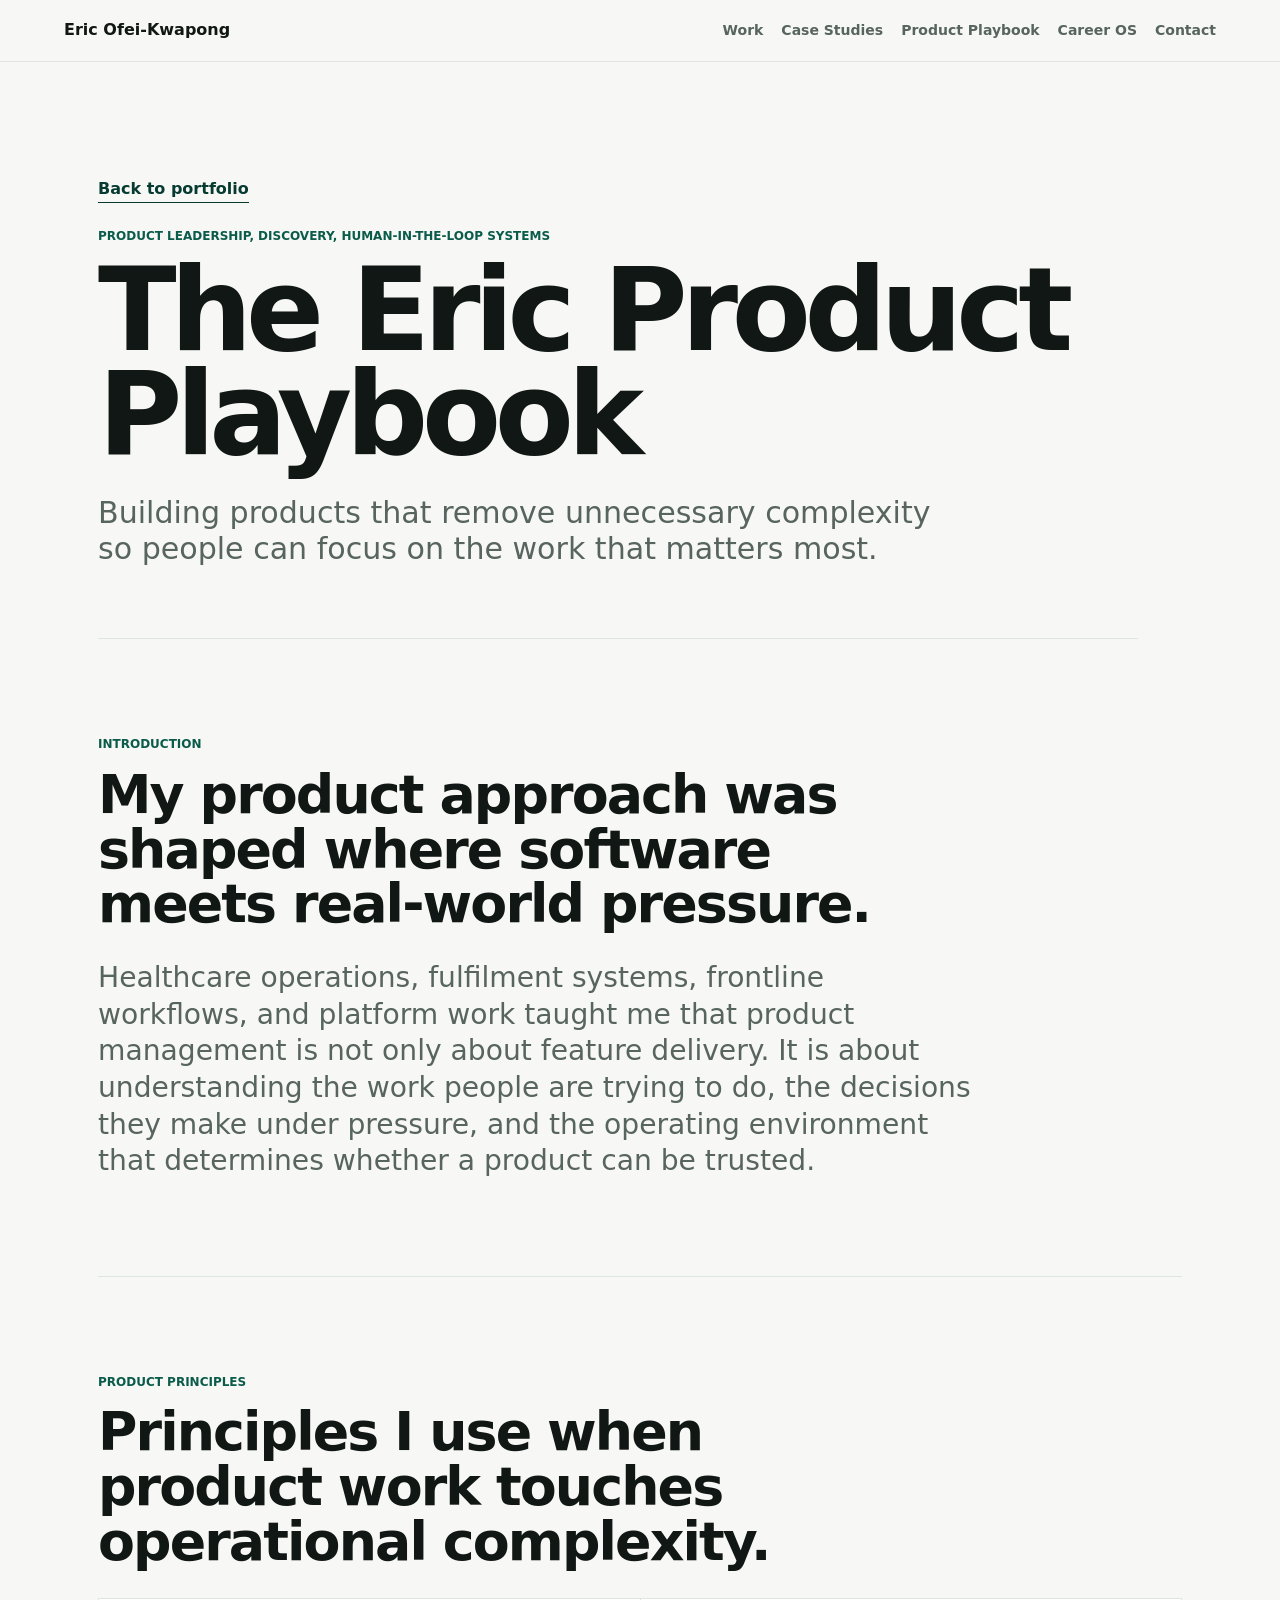
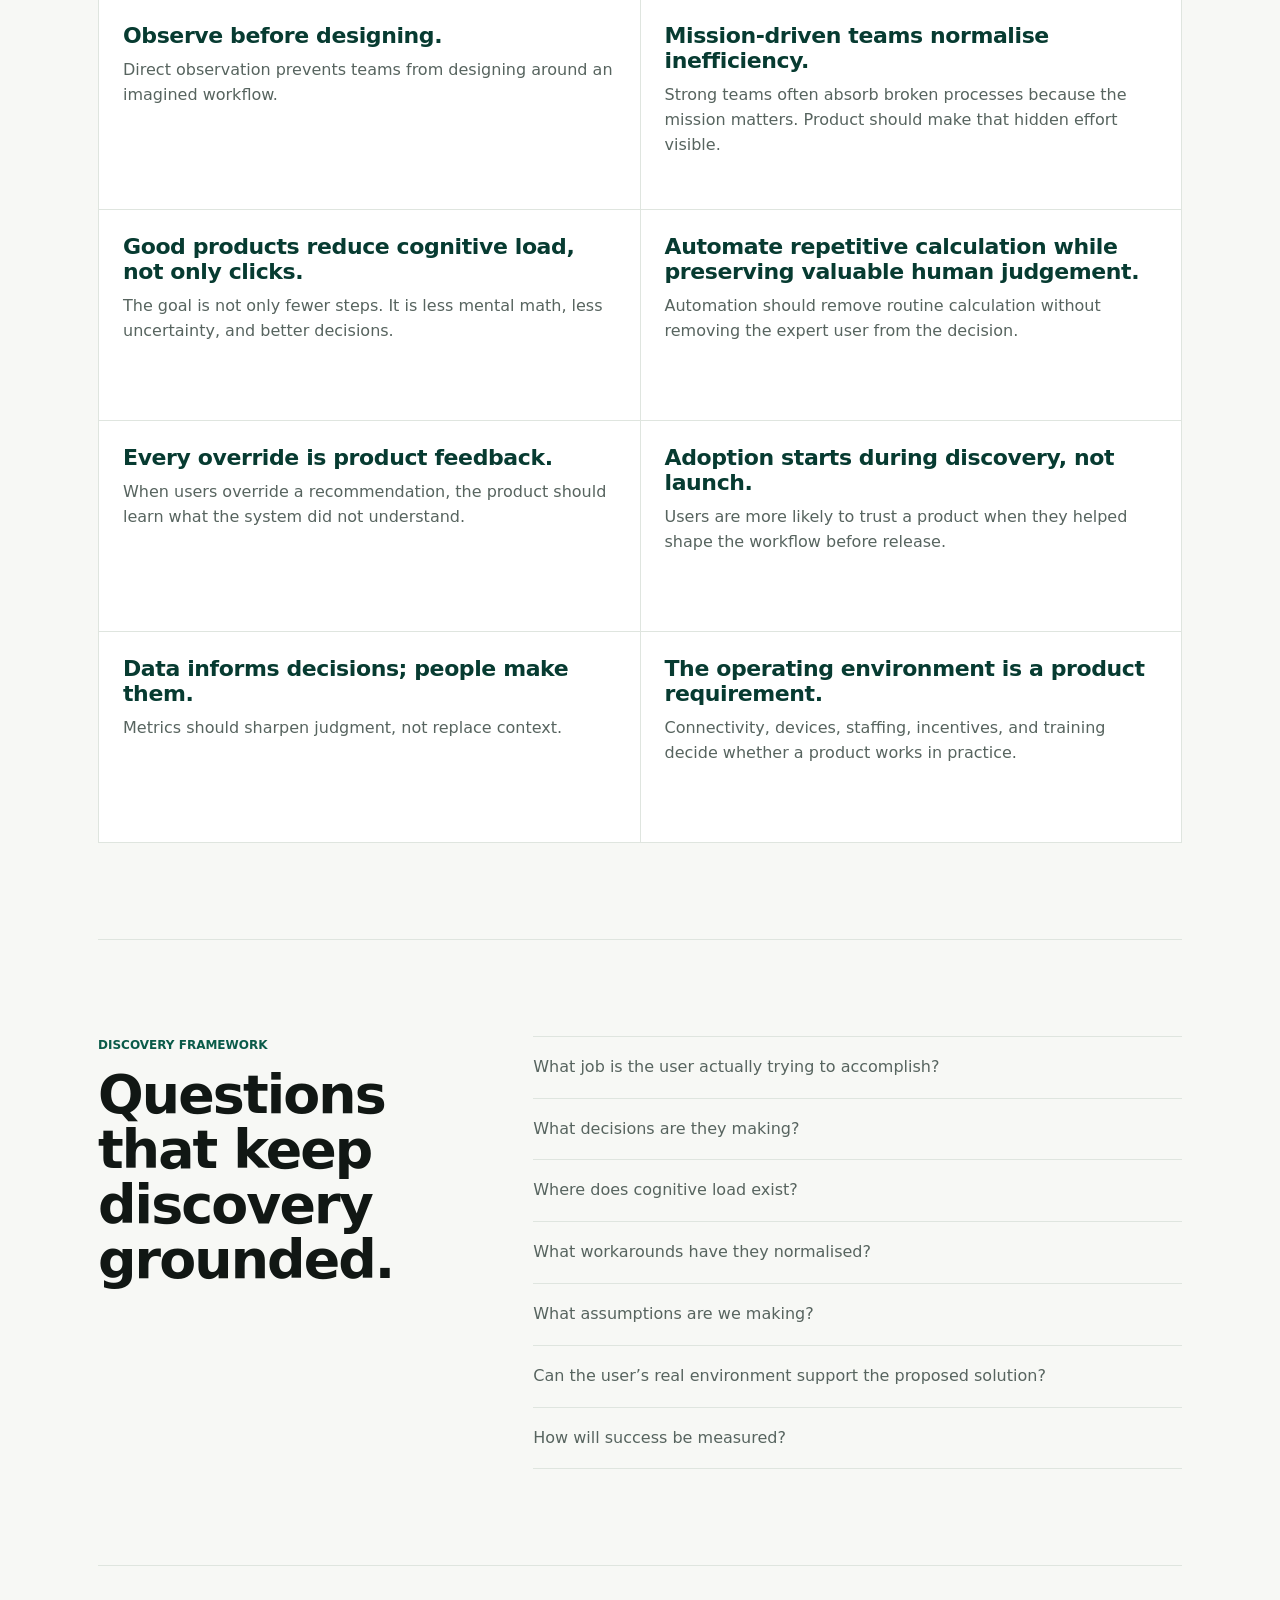
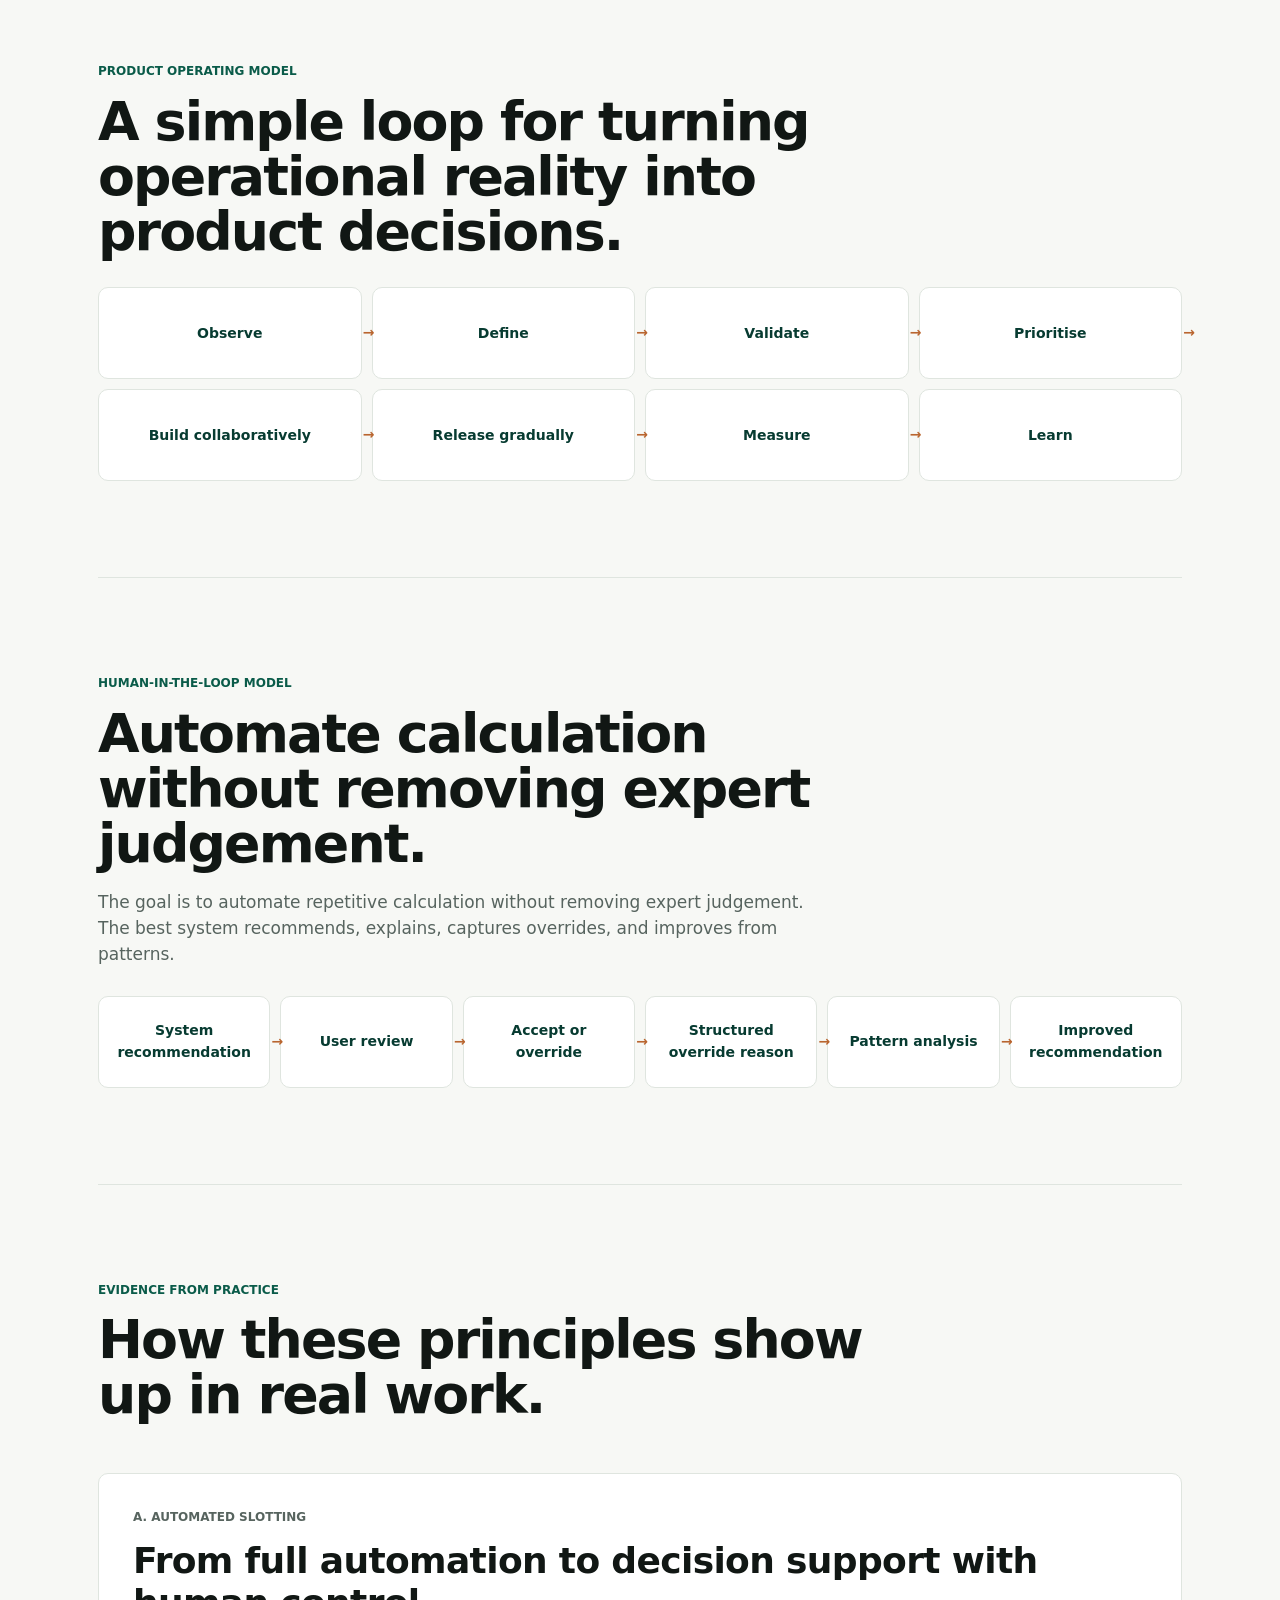
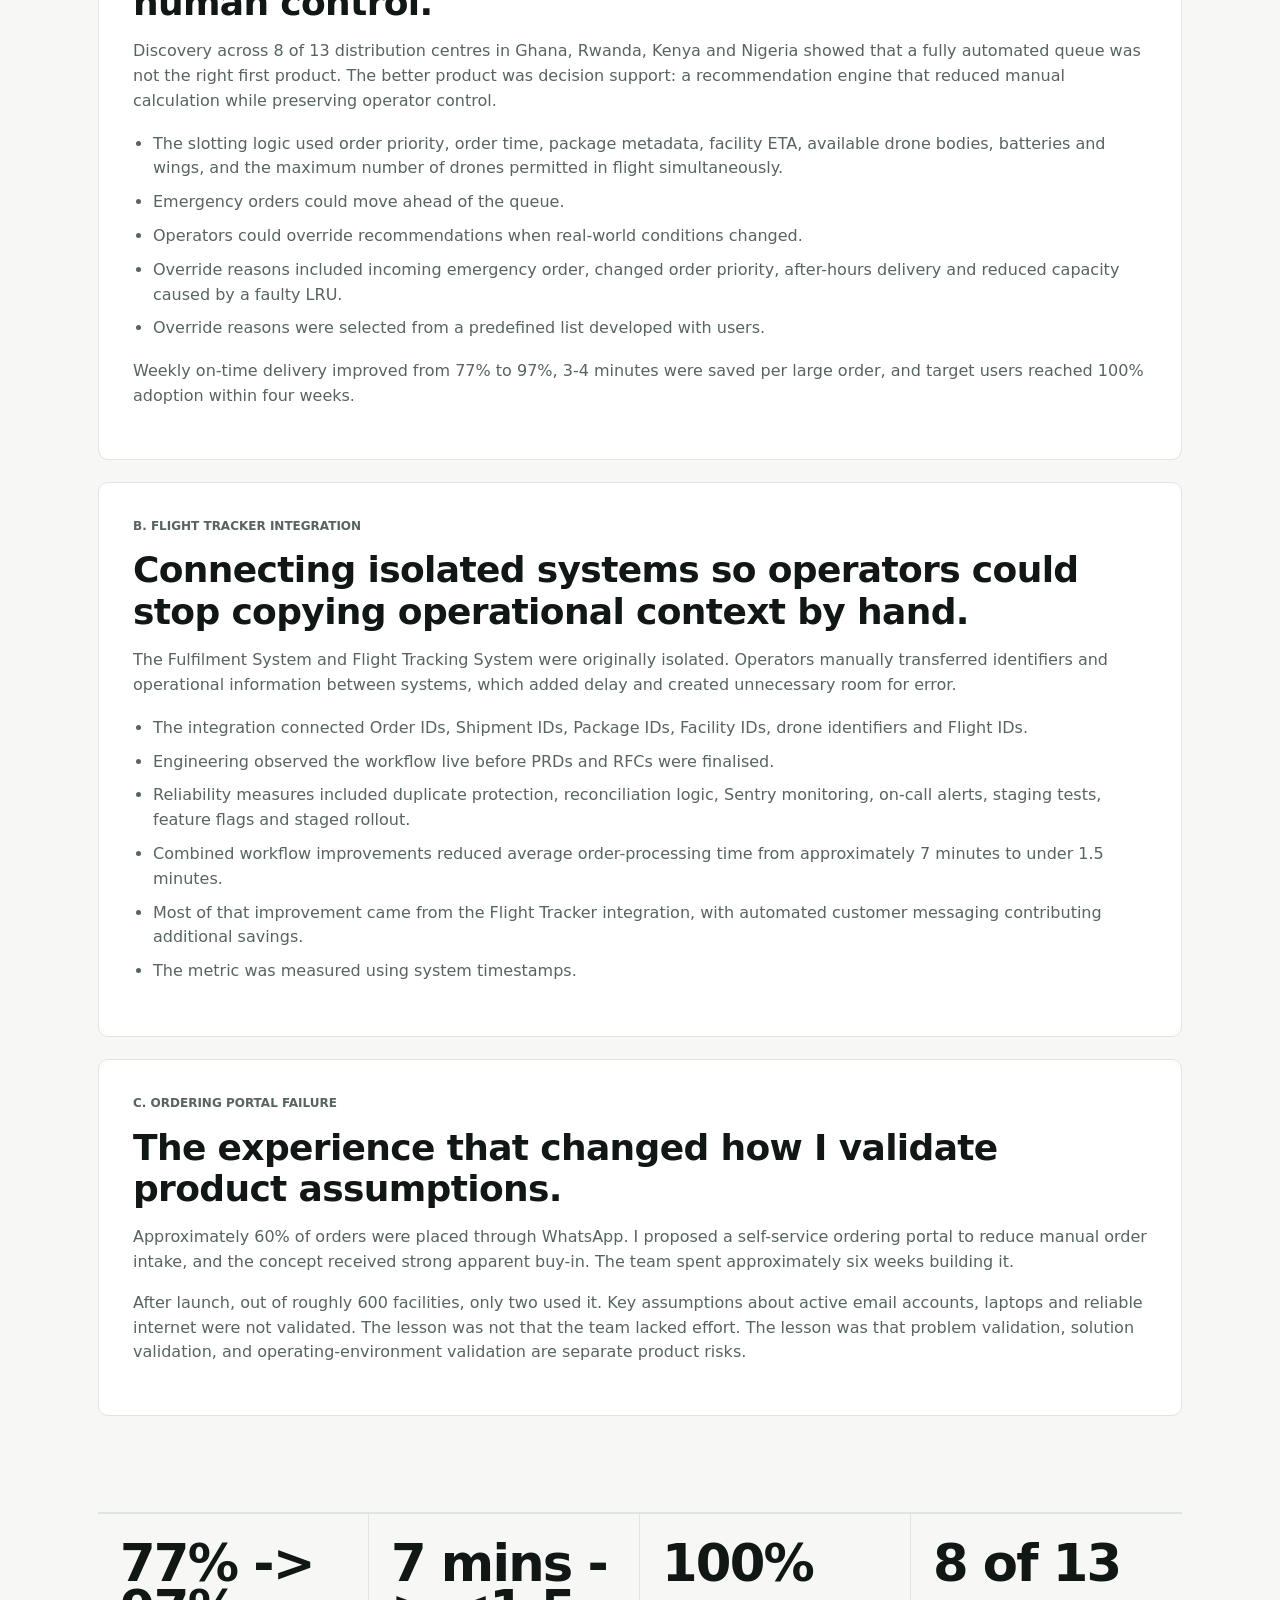
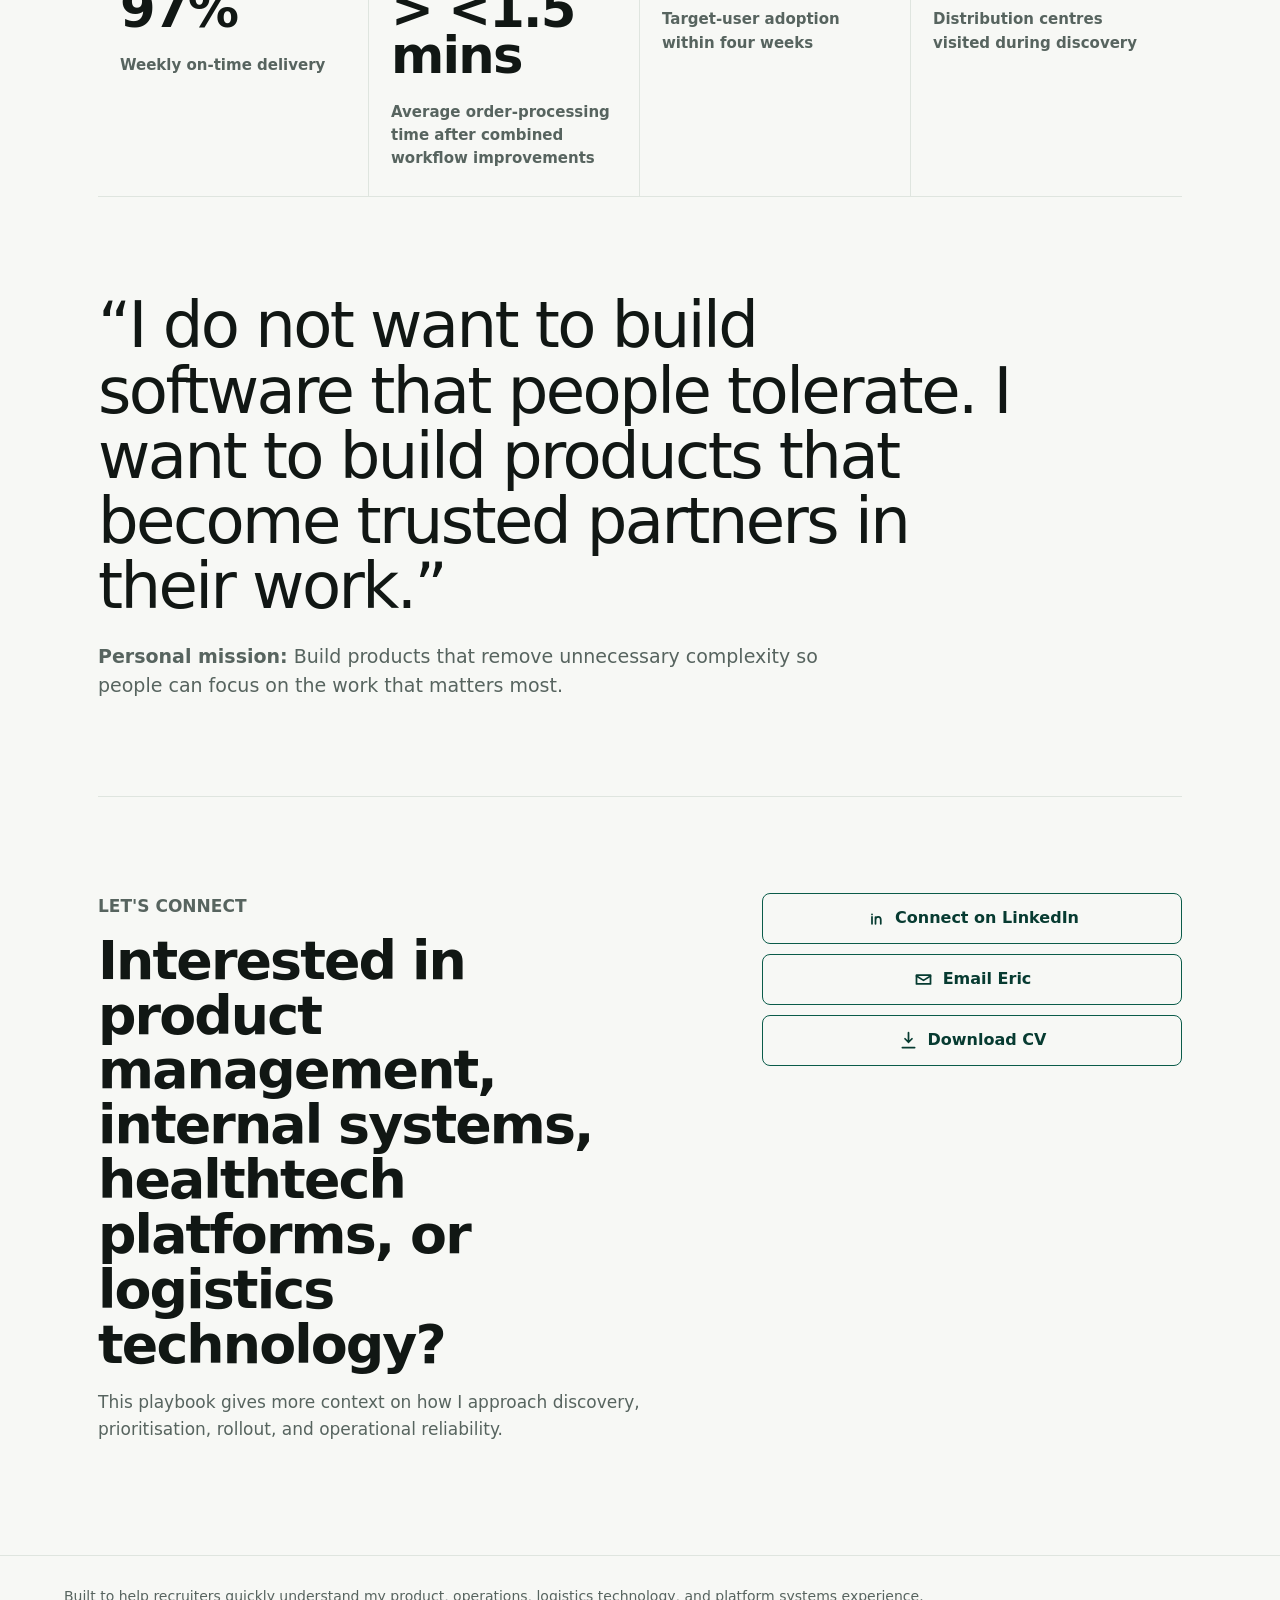
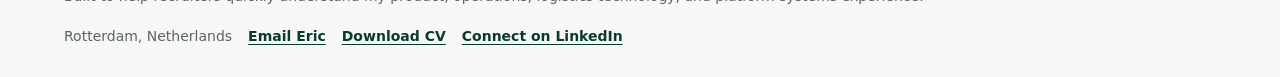
==== product_playbook.html @ 86bd7685 "add product playbook portfolio page" ====
<!doctype html>
<html lang="en">
<head>
  <meta charset="utf-8">
  <meta name="viewport" content="width=device-width, initial-scale=1">
  <title>The Eric Product Playbook | Eric Ofei-Kwapong</title>
  <meta name="description" content="The Eric Product Playbook: product principles, discovery framework, human-in-the-loop operating model, and evidence from healthcare logistics and platform workflow work.">
  <link rel="canonical" href="https://spiffyrtl.github.io/eric-ofei-kwapong-portfolio/product_playbook.html">
  <meta property="og:title" content="The Eric Product Playbook | Eric Ofei-Kwapong">
  <meta property="og:description" content="A product-leadership playbook for reducing operational complexity, improving workflows, and building trusted human-in-the-loop systems.">
  <meta property="og:type" content="article">
  <meta property="og:url" content="https://spiffyrtl.github.io/eric-ofei-kwapong-portfolio/product_playbook.html">
  <meta name="twitter:card" content="summary">
  <meta name="twitter:title" content="The Eric Product Playbook | Eric Ofei-Kwapong">
  <meta name="twitter:description" content="Building products that remove unnecessary complexity so people can focus on the work that matters most.">
  <link rel="stylesheet" href="assets/styles.css?v=20260726">
</head>
<body>
  <a class="skip-link" href="#main-content">Skip to main content</a>
  <header class="site-header">
    <a class="brand" href="index.html">Eric Ofei-Kwapong</a>
    <nav aria-label="Primary navigation">
      <a href="index.html#what-i-do">Work</a>
      <a href="index.html#case-studies">Case Studies</a>
      <a href="product_playbook.html" aria-current="page">Product Playbook</a>
      <a href="index.html#career-os">Career OS</a>
      <a href="index.html#contact">Contact</a>
    </nav>
  </header>

  <main id="main-content">
    <section class="playbook-hero">
      <a class="back-link" href="index.html">Back to portfolio</a>
      <p class="eyebrow">Product leadership, discovery, human-in-the-loop systems</p>
      <h1>The Eric Product Playbook</h1>
      <p class="subtitle">Building products that remove unnecessary complexity so people can focus on the work that matters most.</p>
    </section>

    <section class="section intro-section">
      <div class="section-heading reveal">
        <p class="eyebrow">Introduction</p>
        <h2>My product approach was shaped where software meets real-world pressure.</h2>
      </div>
      <p class="lead-copy reveal">Healthcare operations, fulfilment systems, frontline workflows, and platform work taught me that product management is not only about feature delivery. It is about understanding the work people are trying to do, the decisions they make under pressure, and the operating environment that determines whether a product can be trusted.</p>
    </section>

    <section class="section">
      <div class="section-heading reveal">
        <p class="eyebrow">Product Principles</p>
        <h2>Principles I use when product work touches operational complexity.</h2>
      </div>
      <div class="principle-card-grid">
        <article class="principle-card reveal"><h3>Observe before designing.</h3><p>Direct observation prevents teams from designing around an imagined workflow.</p></article>
        <article class="principle-card reveal"><h3>Mission-driven teams normalise inefficiency.</h3><p>Strong teams often absorb broken processes because the mission matters. Product should make that hidden effort visible.</p></article>
        <article class="principle-card reveal"><h3>Good products reduce cognitive load, not only clicks.</h3><p>The goal is not only fewer steps. It is less mental math, less uncertainty, and better decisions.</p></article>
        <article class="principle-card reveal"><h3>Automate repetitive calculation while preserving valuable human judgement.</h3><p>Automation should remove routine calculation without removing the expert user from the decision.</p></article>
        <article class="principle-card reveal"><h3>Every override is product feedback.</h3><p>When users override a recommendation, the product should learn what the system did not understand.</p></article>
        <article class="principle-card reveal"><h3>Adoption starts during discovery, not launch.</h3><p>Users are more likely to trust a product when they helped shape the workflow before release.</p></article>
        <article class="principle-card reveal"><h3>Data informs decisions; people make them.</h3><p>Metrics should sharpen judgment, not replace context.</p></article>
        <article class="principle-card reveal"><h3>The operating environment is a product requirement.</h3><p>Connectivity, devices, staffing, incentives, and training decide whether a product works in practice.</p></article>
      </div>
    </section>

    <section class="section split-section">
      <div class="section-heading reveal">
        <p class="eyebrow">Discovery Framework</p>
        <h2>Questions that keep discovery grounded.</h2>
      </div>
      <ul class="principle-list reveal">
        <li>What job is the user actually trying to accomplish?</li>
        <li>What decisions are they making?</li>
        <li>Where does cognitive load exist?</li>
        <li>What workarounds have they normalised?</li>
        <li>What assumptions are we making?</li>
        <li>Can the user’s real environment support the proposed solution?</li>
        <li>How will success be measured?</li>
      </ul>
    </section>

    <section class="section">
      <div class="section-heading reveal">
        <p class="eyebrow">Product Operating Model</p>
        <h2>A simple loop for turning operational reality into product decisions.</h2>
      </div>
      <ol class="flow-strip reveal" aria-label="Product operating model">
        <li>Observe</li>
        <li>Define</li>
        <li>Validate</li>
        <li>Prioritise</li>
        <li>Build collaboratively</li>
        <li>Release gradually</li>
        <li>Measure</li>
        <li>Learn</li>
      </ol>
    </section>

    <section class="section">
      <div class="section-heading reveal">
        <p class="eyebrow">Human-in-the-loop Model</p>
        <h2>Automate calculation without removing expert judgement.</h2>
        <p>The goal is to automate repetitive calculation without removing expert judgement. The best system recommends, explains, captures overrides, and improves from patterns.</p>
      </div>
      <ol class="loop-diagram reveal" aria-label="Human in the loop product model">
        <li>System recommendation</li>
        <li>User review</li>
        <li>Accept or override</li>
        <li>Structured override reason</li>
        <li>Pattern analysis</li>
        <li>Improved recommendation</li>
      </ol>
    </section>

    <section class="section evidence-section" id="evidence-from-practice">
      <div class="section-heading reveal">
        <p class="eyebrow">Evidence From Practice</p>
        <h2>How these principles show up in real work.</h2>
      </div>

      <article class="evidence-block reveal" id="automated-slotting">
        <p class="eyebrow">A. Automated Slotting</p>
        <h3>From full automation to decision support with human control.</h3>
        <p>Discovery across 8 of 13 distribution centres in Ghana, Rwanda, Kenya and Nigeria showed that a fully automated queue was not the right first product. The better product was decision support: a recommendation engine that reduced manual calculation while preserving operator control.</p>
        <ul>
          <li>The slotting logic used order priority, order time, package metadata, facility ETA, available drone bodies, batteries and wings, and the maximum number of drones permitted in flight simultaneously.</li>
          <li>Emergency orders could move ahead of the queue.</li>
          <li>Operators could override recommendations when real-world conditions changed.</li>
          <li>Override reasons included incoming emergency order, changed order priority, after-hours delivery and reduced capacity caused by a faulty LRU.</li>
          <li>Override reasons were selected from a predefined list developed with users.</li>
        </ul>
        <p>Weekly on-time delivery improved from 77% to 97%, 3-4 minutes were saved per large order, and target users reached 100% adoption within four weeks.</p>
      </article>

      <article class="evidence-block reveal" id="flight-tracker-integration">
        <p class="eyebrow">B. Flight Tracker Integration</p>
        <h3>Connecting isolated systems so operators could stop copying operational context by hand.</h3>
        <p>The Fulfilment System and Flight Tracking System were originally isolated. Operators manually transferred identifiers and operational information between systems, which added delay and created unnecessary room for error.</p>
        <ul>
          <li>The integration connected Order IDs, Shipment IDs, Package IDs, Facility IDs, drone identifiers and Flight IDs.</li>
          <li>Engineering observed the workflow live before PRDs and RFCs were finalised.</li>
          <li>Reliability measures included duplicate protection, reconciliation logic, Sentry monitoring, on-call alerts, staging tests, feature flags and staged rollout.</li>
          <li>Combined workflow improvements reduced average order-processing time from approximately 7 minutes to under 1.5 minutes.</li>
          <li>Most of that improvement came from the Flight Tracker integration, with automated customer messaging contributing additional savings.</li>
          <li>The metric was measured using system timestamps.</li>
        </ul>
      </article>

      <article class="evidence-block reveal" id="ordering-portal-failure">
        <p class="eyebrow">C. Ordering Portal Failure</p>
        <h3>The experience that changed how I validate product assumptions.</h3>
        <p>Approximately 60% of orders were placed through WhatsApp. I proposed a self-service ordering portal to reduce manual order intake, and the concept received strong apparent buy-in. The team spent approximately six weeks building it.</p>
        <p>After launch, out of roughly 600 facilities, only two used it. Key assumptions about active email accounts, laptops and reliable internet were not validated. The lesson was not that the team lacked effort. The lesson was that problem validation, solution validation, and operating-environment validation are separate product risks.</p>
      </article>
    </section>

    <section class="proof-strip playbook-metrics" aria-label="Product playbook impact metrics">
      <article class="metric-card reveal">
        <strong>77% -&gt; 97%</strong>
        <span>Weekly on-time delivery</span>
      </article>
      <article class="metric-card reveal">
        <strong>7 mins -&gt; &lt;1.5 mins</strong>
        <span>Average order-processing time after combined workflow improvements</span>
      </article>
      <article class="metric-card reveal">
        <strong>100%</strong>
        <span>Target-user adoption within four weeks</span>
      </article>
      <article class="metric-card reveal">
        <strong>8 of 13</strong>
        <span>Distribution centres visited during discovery</span>
      </article>
    </section>

    <section class="section closing-statement">
      <blockquote class="reveal">“I do not want to build software that people tolerate. I want to build products that become trusted partners in their work.”</blockquote>
      <p class="reveal"><strong>Personal mission:</strong> Build products that remove unnecessary complexity so people can focus on the work that matters most.</p>
    </section>

    <section class="section contact" id="contact">
      <div>
        <p class="eyebrow">Let's Connect</p>
        <h2>Interested in product management, internal systems, healthtech platforms, or logistics technology?</h2>
        <p>This playbook gives more context on how I approach discovery, prioritisation, rollout, and operational reliability.</p>
      </div>
      <div class="contact-card">
        <a class="contact-link" href="https://www.linkedin.com/in/eric-ofei-kwapong-834758124" target="_blank" rel="noopener noreferrer">
          <svg class="contact-svg" viewBox="0 0 24 24" aria-hidden="true"><path d="M8 10v8M8 7.2v.1M12 18v-4.4c0-2.2 1.3-3.6 3.2-3.6 1.8 0 2.8 1.2 2.8 3.5V18M12 10.4V18"/></svg>
          <span>Connect on LinkedIn</span>
        </a>
        <a class="contact-link" href="mailto:eokwaku@icloud.com">
          <svg class="contact-svg" viewBox="0 0 24 24" aria-hidden="true"><path d="M4 7h16v10H4z"/><path d="m4 8 8 5 8-5"/></svg>
          <span>Email Eric</span>
        </a>
        <a class="contact-link" href="assets/Eric_Ofei_Kwapong_CV_Master.pdf">
          <svg class="contact-svg" viewBox="0 0 24 24" aria-hidden="true"><path d="M12 3v11m0 0 4-4m-4 4-4-4M5 20h14"/></svg>
          <span>Download CV</span>
        </a>
      </div>
    </section>
  </main>

  <footer class="site-footer">
    <p>Built to help recruiters quickly understand my product, operations, logistics technology, and platform systems experience.</p>
    <p class="footer-links">
      <span>Rotterdam, Netherlands</span>
      <a class="footer-action" href="mailto:eokwaku@icloud.com">Email Eric</a>
      <a class="footer-action" href="assets/Eric_Ofei_Kwapong_CV_Master.pdf">Download CV</a>
      <a class="footer-action" href="https://www.linkedin.com/in/eric-ofei-kwapong-834758124" target="_blank" rel="noopener noreferrer">Connect on LinkedIn</a>
    </p>
  </footer>

  <script>
    const observer = new IntersectionObserver((entries) => {
      entries.forEach((entry) => {
        if (entry.isIntersecting) {
          entry.target.classList.add('is-visible');
          observer.unobserve(entry.target);
        }
      });
    }, { threshold: 0.14 });
    document.querySelectorAll('.reveal').forEach((el) => observer.observe(el));
  </script>
</body>
</html>
---- assets/styles.css ----
:root {
  --ink: #111714;
  --muted: #57645f;
  --paper: #f7f8f5;
  --panel: #ffffff;
  --line: #dfe5df;
  --green: #0a5b49;
  --green-dark: #073b31;
  --warm: #b9652f;
  --soft-green: #e7f0ec;
  --shadow: 0 18px 44px rgba(17, 23, 20, 0.08);
}

* { box-sizing: border-box; }
html { scroll-behavior: smooth; }
body {
  margin: 0;
  font-family: Inter, ui-sans-serif, system-ui, -apple-system, BlinkMacSystemFont, "Segoe UI", sans-serif;
  color: var(--ink);
  background: var(--paper);
  line-height: 1.55;
}
a { color: inherit; text-underline-offset: 3px; }
.skip-link {
  position: absolute;
  top: 10px;
  left: 16px;
  z-index: 100;
  padding: 10px 14px;
  border-radius: 6px;
  background: var(--ink);
  color: #fff;
  font-weight: 800;
  text-decoration: none;
  transform: translateY(-150%);
  transition: transform 160ms ease;
}
.skip-link:focus { transform: translateY(0); }
:focus-visible {
  outline: 3px solid rgba(185, 101, 47, 0.72);
  outline-offset: 4px;
  border-radius: 6px;
}
.site-header {
  position: sticky;
  top: 0;
  z-index: 20;
  display: flex;
  align-items: center;
  justify-content: space-between;
  gap: 24px;
  padding: 18px clamp(20px, 5vw, 72px);
  background: rgba(247, 248, 245, 0.92);
  border-bottom: 1px solid rgba(223, 229, 223, 0.9);
  backdrop-filter: blur(14px);
}
.brand {
  color: var(--ink);
  font-weight: 850;
  text-decoration: none;
}
nav {
  display: flex;
  flex-wrap: wrap;
  gap: 18px;
  color: var(--muted);
  font-size: 14px;
  font-weight: 760;
}
nav a,
.text-link {
  position: relative;
  text-decoration: none;
}
nav a::after,
.text-link::after {
  content: "";
  position: absolute;
  left: 0;
  right: 0;
  bottom: -4px;
  height: 1px;
  background: currentColor;
  transform: scaleX(0);
  transform-origin: left;
  transition: transform 180ms ease;
}
nav a:hover,
nav a:focus-visible,
.text-link:hover,
.text-link:focus-visible { color: var(--green); }
nav a:hover::after,
nav a:focus-visible::after,
.text-link:hover::after,
.text-link:focus-visible::after { transform: scaleX(1); }
main {
  max-width: 1180px;
  margin: 0 auto;
  padding: 0 clamp(18px, 4vw, 48px);
}
.hero {
  padding: clamp(78px, 12vw, 150px) 0 clamp(44px, 7vw, 76px);
  border-bottom: 1px solid var(--line);
}
.hero-kicker,
.eyebrow {
  margin: 0 0 14px;
  color: var(--green);
  font-size: 12px;
  font-weight: 850;
  letter-spacing: 0;
  text-transform: uppercase;
}
.hero-grid {
  display: grid;
  grid-template-columns: minmax(0, 1fr) minmax(300px, 390px);
  gap: clamp(30px, 6vw, 76px);
  align-items: end;
}
.hero h1,
.case-hero h1 {
  margin: 0;
  max-width: 900px;
  font-size: clamp(58px, 11vw, 128px);
  line-height: 0.88;
  letter-spacing: -0.055em;
}
.subtitle {
  max-width: 850px;
  margin: 28px 0 0;
  color: var(--muted);
  font-size: clamp(21px, 2.35vw, 31px);
  line-height: 1.22;
}
.hero-panel {
  padding: 24px;
  border: 1px solid var(--line);
  border-radius: 10px;
  background: var(--panel);
  box-shadow: var(--shadow);
}
.open-to {
  margin: 0;
  color: var(--green-dark);
  font-size: 16px;
  font-weight: 760;
}
.hero-actions {
  display: grid;
  gap: 10px;
  margin-top: 22px;
}
.button,
.contact-link {
  display: inline-flex;
  align-items: center;
  justify-content: center;
  gap: 9px;
  min-height: 48px;
  padding: 12px 18px;
  border-radius: 8px;
  border: 1px solid var(--green);
  background: var(--green);
  color: #fff;
  font-weight: 800;
  text-decoration: none;
  transition: transform 160ms ease, background 160ms ease, border-color 160ms ease, box-shadow 160ms ease;
}
.button.secondary,
.contact-link {
  background: transparent;
  color: var(--green-dark);
}
.button:hover,
.button:focus-visible,
.contact-link:hover,
.contact-link:focus-visible {
  transform: translateY(-1px);
  border-color: var(--green-dark);
  background: var(--green-dark);
  color: #fff;
  box-shadow: 0 12px 28px rgba(17, 23, 20, 0.10);
}
.icon,
.contact-svg {
  width: 21px;
  height: 21px;
  flex: 0 0 auto;
  fill: none;
  stroke: currentColor;
  stroke-width: 2;
  stroke-linecap: round;
  stroke-linejoin: round;
}
.proof-strip {
  display: grid;
  grid-template-columns: repeat(4, minmax(0, 1fr));
  border-bottom: 1px solid var(--line);
}
.metric-card {
  min-height: 190px;
  padding: 26px 22px;
  border-right: 1px solid var(--line);
  background: transparent;
}
.metric-card:last-child { border-right: 0; }
.metric-card strong {
  display: block;
  margin-bottom: 22px;
  color: var(--ink);
  font-size: clamp(34px, 4vw, 54px);
  line-height: 0.9;
  letter-spacing: -0.035em;
}
.metric-card span {
  display: block;
  max-width: 250px;
  color: var(--muted);
  font-size: 15px;
  font-weight: 680;
}
.section {
  padding: clamp(58px, 8vw, 96px) 0;
  border-bottom: 1px solid var(--line);
}
.section-heading {
  max-width: 820px;
  margin-bottom: 28px;
}
.section-heading h2,
.quote-lead h2,
.career-os-strip h2,
.contact h2 {
  margin: 0;
  font-size: clamp(30px, 4.2vw, 54px);
  line-height: 1.02;
  letter-spacing: -0.035em;
}
.section-heading p:not(.eyebrow),
.contact p,
.career-os-strip p {
  max-width: 720px;
  color: var(--muted);
  font-size: 17px;
}
.value-grid {
  display: grid;
  grid-template-columns: repeat(3, minmax(0, 1fr));
  gap: 1px;
  border: 1px solid var(--line);
  background: var(--line);
}
.value-item {
  min-height: 250px;
  padding: 26px;
  background: var(--panel);
}
.value-item span,
.case-index {
  color: var(--warm);
  font-size: 13px;
  font-weight: 900;
}
h3 {
  margin: 16px 0 10px;
  font-size: 22px;
  line-height: 1.15;
  letter-spacing: -0.018em;
}
.value-item p,
.case-row p,
.case-facts dd,
.tool-grid p,
.case-aside p {
  color: var(--muted);
}
.capability-row {
  display: flex;
  flex-wrap: wrap;
  gap: 8px;
  margin-top: 22px;
}
.capability-row span,
.tag-row span {
  display: inline-flex;
  align-items: center;
  min-height: 28px;
  padding: 5px 9px;
  border: 1px solid var(--line);
  border-radius: 999px;
  background: rgba(255,255,255,0.72);
  color: var(--green-dark);
  font-size: 12px;
  font-weight: 820;
}
.compact-heading { max-width: 760px; }
.case-list {
  display: grid;
  border-top: 1px solid var(--line);
}
.case-row {
  display: grid;
  grid-template-columns: 52px minmax(220px, 0.78fr) minmax(300px, 1fr) auto;
  gap: 24px;
  align-items: start;
  padding: 28px 0;
  border-bottom: 1px solid var(--line);
  color: inherit;
  text-decoration: none;
  transition: transform 160ms ease, background 160ms ease, padding 160ms ease;
}
.case-row:hover,
.case-row:focus-visible {
  transform: translateY(-1px);
  background: rgba(255,255,255,0.46);
}
.case-row h3 { margin-top: 10px; }
.case-facts {
  display: grid;
  gap: 12px;
  margin: 0;
}
.case-facts div {
  display: grid;
  gap: 2px;
}
.case-facts dt {
  color: var(--green-dark);
  font-size: 11px;
  font-weight: 900;
  text-transform: uppercase;
}
.case-facts dd {
  margin: 0;
  font-size: 14px;
  line-height: 1.42;
}
.case-action {
  white-space: nowrap;
  color: var(--green);
  font-weight: 900;
}
.case-action::after {
  content: " →";
  transition: margin 160ms ease;
}
.case-row:hover .case-action::after { margin-left: 4px; }
.tag-row {
  display: flex;
  flex-wrap: wrap;
  gap: 6px;
}
.split-section {
  display: grid;
  grid-template-columns: minmax(260px, 0.56fr) minmax(0, 1fr);
  gap: clamp(28px, 6vw, 72px);
  align-items: start;
}
.principle-list {
  margin: 0;
  padding: 0;
  list-style: none;
  border-top: 1px solid var(--line);
}
.principle-list li {
  padding: 18px 0;
  border-bottom: 1px solid var(--line);
  color: var(--muted);
}
.principle-list strong {
  color: var(--ink);
}
.quote-band {
  display: grid;
  grid-template-columns: minmax(240px, 0.44fr) minmax(0, 1fr);
  gap: clamp(28px, 6vw, 72px);
  padding: clamp(58px, 8vw, 96px) 0;
  border-bottom: 1px solid var(--line);
}
.quote-grid {
  display: grid;
  gap: 18px;
}
.quote-card {
  margin: 0;
  padding: 0 0 18px;
  border-bottom: 1px solid var(--line);
}
.quote-card blockquote {
  margin: 0;
  color: var(--ink);
  font-size: clamp(20px, 2.2vw, 28px);
  line-height: 1.22;
  letter-spacing: -0.018em;
}
.quote-card figcaption {
  margin-top: 12px;
  color: var(--green-dark);
  font-size: 12px;
  font-weight: 900;
  text-transform: uppercase;
}
.career-os-strip {
  display: grid;
  grid-template-columns: minmax(220px, 0.35fr) minmax(0, 1fr) auto;
  gap: 28px;
  align-items: center;
}
.contact {
  display: grid;
  grid-template-columns: minmax(0, 1fr) minmax(300px, 420px);
  gap: clamp(28px, 6vw, 72px);
  align-items: start;
  border-bottom: 0;
}
.contact-card {
  display: grid;
  gap: 10px;
}
.site-footer {
  display: flex;
  flex-wrap: wrap;
  justify-content: space-between;
  gap: 18px;
  padding: 30px clamp(20px, 5vw, 72px);
  border-top: 1px solid var(--line);
  color: var(--muted);
  font-size: 14px;
}
.site-footer p { margin: 0; }
.footer-links {
  display: flex;
  flex-wrap: wrap;
  gap: 10px 16px;
}
.footer-action {
  color: var(--green-dark);
  font-weight: 760;
}
.case-hero {
  max-width: 980px;
  padding: 56px 0 36px;
}
.case-hero p {
  color: var(--muted);
  font-size: 20px;
}
.back-link {
  display: inline-block;
  margin-bottom: 24px;
  color: var(--green-dark);
  font-weight: 760;
  text-decoration: none;
  border-bottom: 1px solid currentColor;
}
.case-layout {
  display: grid;
  grid-template-columns: minmax(0, 1fr) 320px;
  gap: 34px;
  align-items: start;
  padding-bottom: 64px;
}
.case-body,
.case-aside {
  padding: clamp(22px, 4vw, 34px);
  border: 1px solid var(--line);
  border-radius: 10px;
  background: var(--panel);
}
.case-body h2,
.case-aside h2 {
  margin: 28px 0 10px;
  font-size: 24px;
  letter-spacing: -0.018em;
}
.case-body h2:first-child,
.case-aside h2:first-child { margin-top: 0; }
.case-body ul,
.case-aside ul {
  margin: 0;
  padding-left: 20px;
}
.case-body li,
.case-aside li { margin-bottom: 10px; }
.case-contact {
  max-width: 1180px;
  margin: 0 auto 28px;
  padding: 24px clamp(18px, 4vw, 48px);
  display: flex;
  flex-wrap: wrap;
  gap: 12px;
  align-items: center;
  border-top: 1px solid var(--line);
}
.case-contact p {
  flex: 1 1 320px;
  margin: 0;
  color: var(--green-dark);
  font-weight: 820;
}
.playbook-hero {
  max-width: 1040px;
  padding: clamp(58px, 9vw, 118px) 0 clamp(42px, 6vw, 70px);
  border-bottom: 1px solid var(--line);
}
.playbook-hero h1 {
  margin: 0;
  max-width: 980px;
  font-size: clamp(54px, 9vw, 116px);
  line-height: 0.9;
  letter-spacing: -0.055em;
}
.lead-copy {
  max-width: 880px;
  margin: 0;
  color: var(--muted);
  font-size: clamp(21px, 2.2vw, 30px);
  line-height: 1.3;
}
.playbook-preview {
  display: grid;
  grid-template-columns: minmax(260px, 0.48fr) minmax(0, 1fr);
  gap: clamp(28px, 5vw, 58px);
  align-items: start;
}
.preview-principles,
.principle-card-grid {
  display: grid;
  grid-template-columns: repeat(2, minmax(0, 1fr));
  gap: 1px;
  border: 1px solid var(--line);
  background: var(--line);
}
.principle-card {
  min-height: 210px;
  padding: 24px;
  background: var(--panel);
}
.principle-card h3 {
  margin-top: 0;
  color: var(--green-dark);
}
.principle-card p {
  margin: 0;
  color: var(--muted);
}
.playbook-button {
  align-self: end;
  justify-self: start;
}
.flow-strip,
.loop-diagram {
  display: grid;
  gap: 10px;
  margin: 0;
  padding: 0;
  list-style: none;
}
.flow-strip {
  grid-template-columns: repeat(4, minmax(0, 1fr));
}
.loop-diagram {
  grid-template-columns: repeat(6, minmax(0, 1fr));
}
.flow-strip li,
.loop-diagram li {
  position: relative;
  min-height: 92px;
  display: flex;
  align-items: center;
  justify-content: center;
  padding: 16px;
  border: 1px solid var(--line);
  border-radius: 10px;
  background: var(--panel);
  color: var(--green-dark);
  font-size: 14px;
  font-weight: 850;
  text-align: center;
}
.flow-strip li:not(:last-child)::after,
.loop-diagram li:not(:last-child)::after {
  content: "→";
  position: absolute;
  right: -14px;
  top: 50%;
  z-index: 2;
  transform: translateY(-50%);
  color: var(--warm);
  font-weight: 900;
}
.evidence-section {
  display: grid;
  gap: 22px;
}
.evidence-block {
  padding: clamp(24px, 4vw, 34px);
  border: 1px solid var(--line);
  border-radius: 10px;
  background: var(--panel);
}
.evidence-block h3 {
  margin-top: 0;
  font-size: clamp(25px, 3vw, 36px);
}
.evidence-block p,
.evidence-block li {
  color: var(--muted);
}
.evidence-block ul {
  margin: 18px 0;
  padding-left: 20px;
}
.evidence-block li {
  margin-bottom: 9px;
}
.playbook-metrics {
  border-top: 1px solid var(--line);
}
.closing-statement {
  display: grid;
  gap: 22px;
}
.closing-statement blockquote {
  max-width: 920px;
  margin: 0;
  color: var(--ink);
  font-size: clamp(30px, 5vw, 64px);
  line-height: 1.02;
  letter-spacing: -0.04em;
}
.closing-statement p {
  max-width: 760px;
  margin: 0;
  color: var(--muted);
  font-size: 19px;
}
.reveal {
  opacity: 0;
  transform: translateY(16px);
  transition: opacity 560ms cubic-bezier(.2,.7,.2,1), transform 560ms cubic-bezier(.2,.7,.2,1);
}
.metric-card:nth-child(2),
.value-item:nth-child(2),
.case-row:nth-child(2),
.quote-card:nth-child(2) { transition-delay: 60ms; }
.metric-card:nth-child(3),
.value-item:nth-child(3),
.case-row:nth-child(3),
.quote-card:nth-child(3) { transition-delay: 110ms; }
.metric-card:nth-child(4),
.case-row:nth-child(4) { transition-delay: 160ms; }
.reveal.is-visible {
  opacity: 1;
  transform: translateY(0);
}

@media (max-width: 920px) {
  .site-header {
    position: static;
    align-items: flex-start;
    flex-direction: column;
  }
  nav { gap: 8px 12px; font-size: 13px; }
  .hero { padding-top: 56px; }
  .hero-grid,
  .proof-strip,
  .value-grid,
  .playbook-preview,
  .preview-principles,
  .principle-card-grid,
  .flow-strip,
  .loop-diagram,
  .split-section,
  .quote-band,
  .career-os-strip,
  .contact,
  .case-layout {
    grid-template-columns: 1fr;
  }
  .hero h1,
  .case-hero h1 { font-size: clamp(46px, 15vw, 74px); }
  .subtitle { font-size: 20px; }
  .proof-strip { border-top: 1px solid var(--line); }
  .metric-card {
    min-height: 0;
    border-right: 0;
    border-bottom: 1px solid var(--line);
  }
  .case-row {
    grid-template-columns: 1fr;
    gap: 12px;
  }
  .flow-strip li:not(:last-child)::after,
  .loop-diagram li:not(:last-child)::after {
    right: auto;
    top: auto;
    bottom: -19px;
    left: 50%;
    transform: translateX(-50%) rotate(90deg);
  }
  .case-action { white-space: normal; }
  .button,
  .contact-link { width: 100%; }
  .case-contact { align-items: stretch; }
}

@media (prefers-reduced-motion: reduce) {
  html { scroll-behavior: auto; }
  *,
  *::before,
  *::after {
    animation: none !important;
    transition: none !important;
  }
  .reveal {
    opacity: 1;
    transform: none;
  }
}
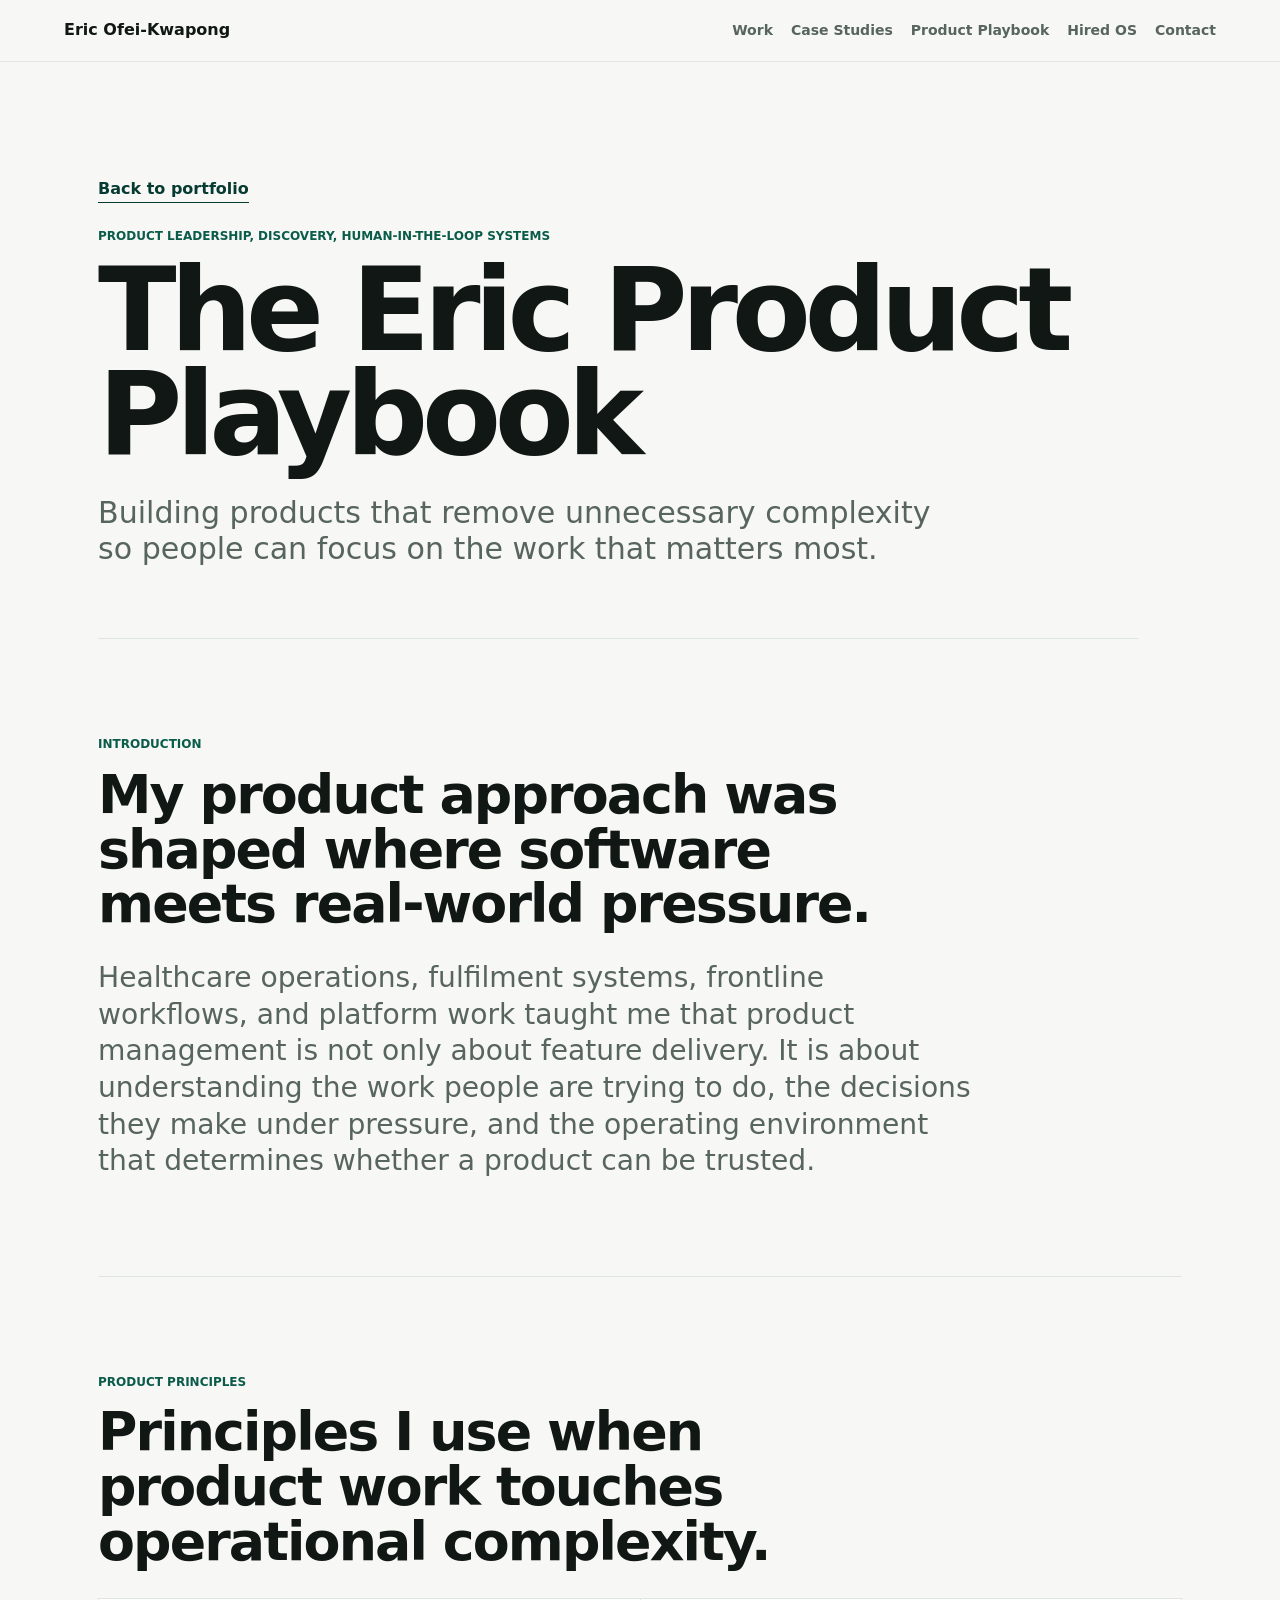
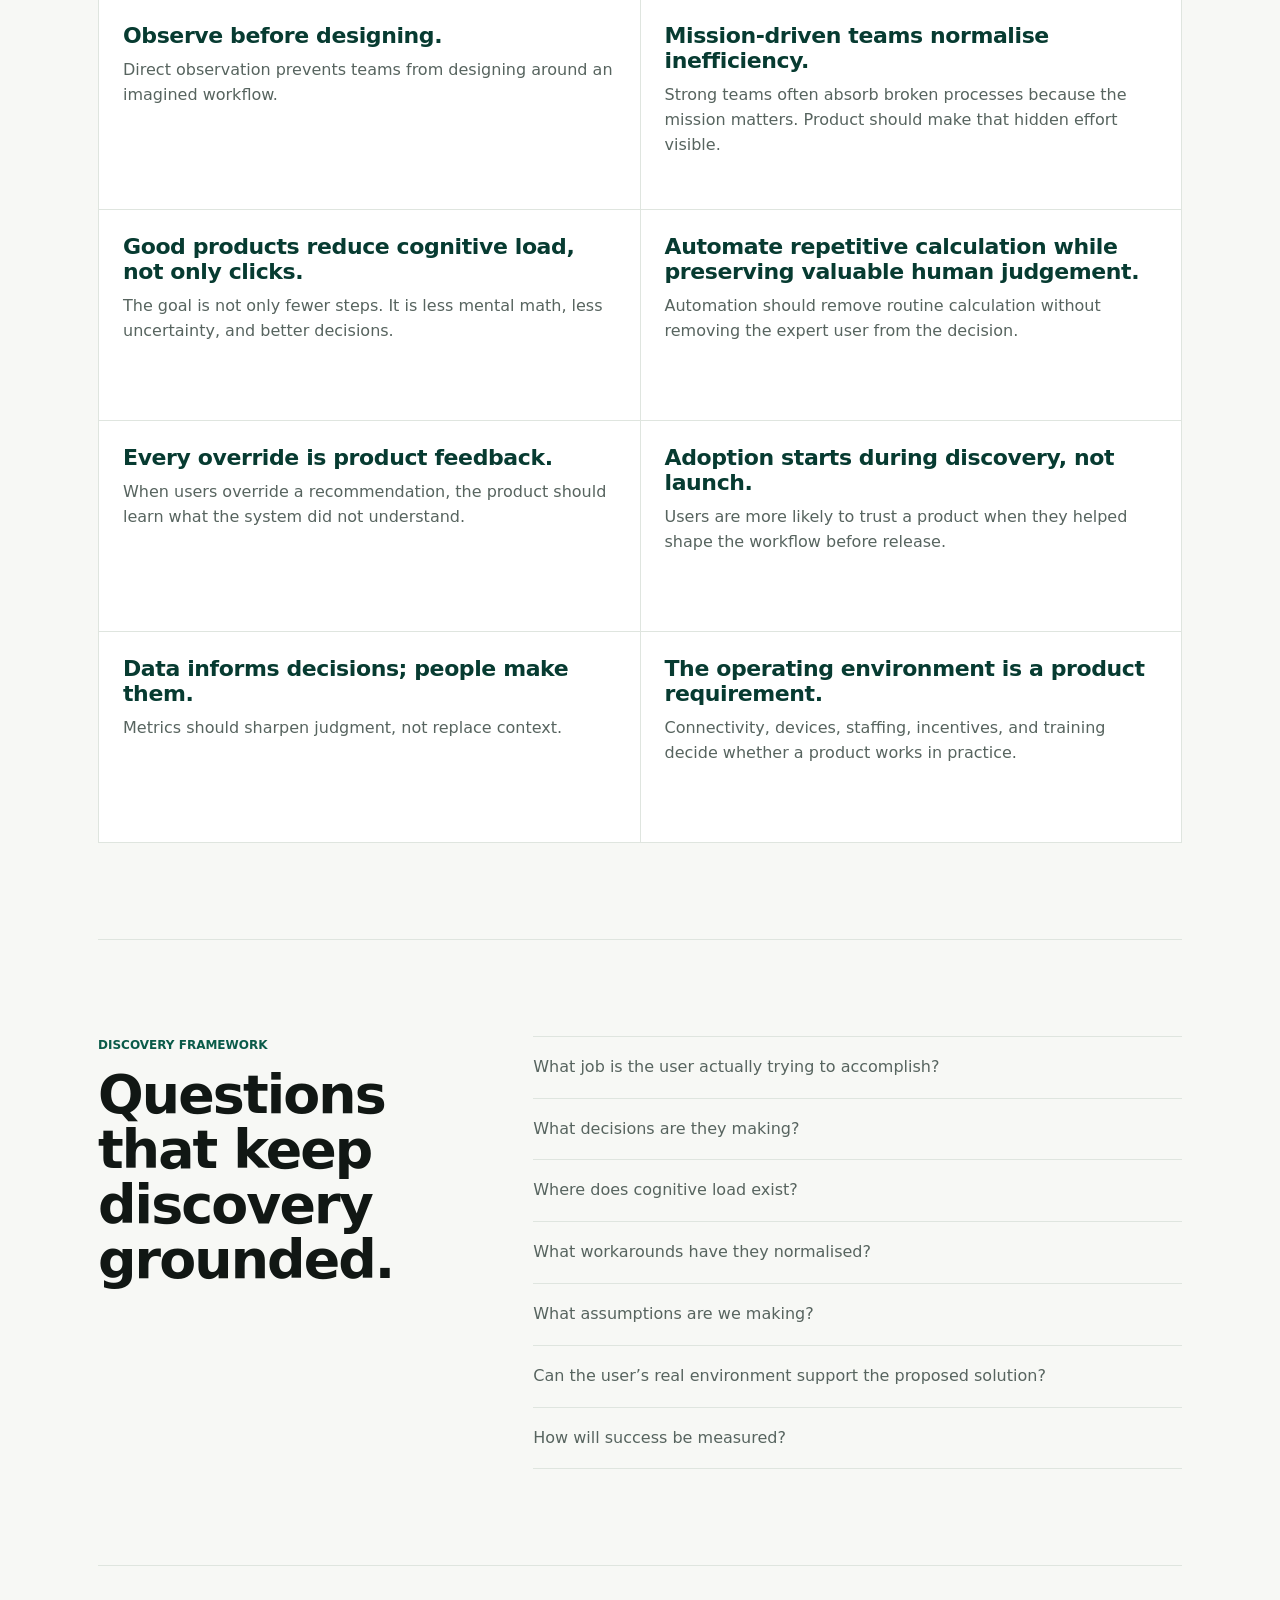
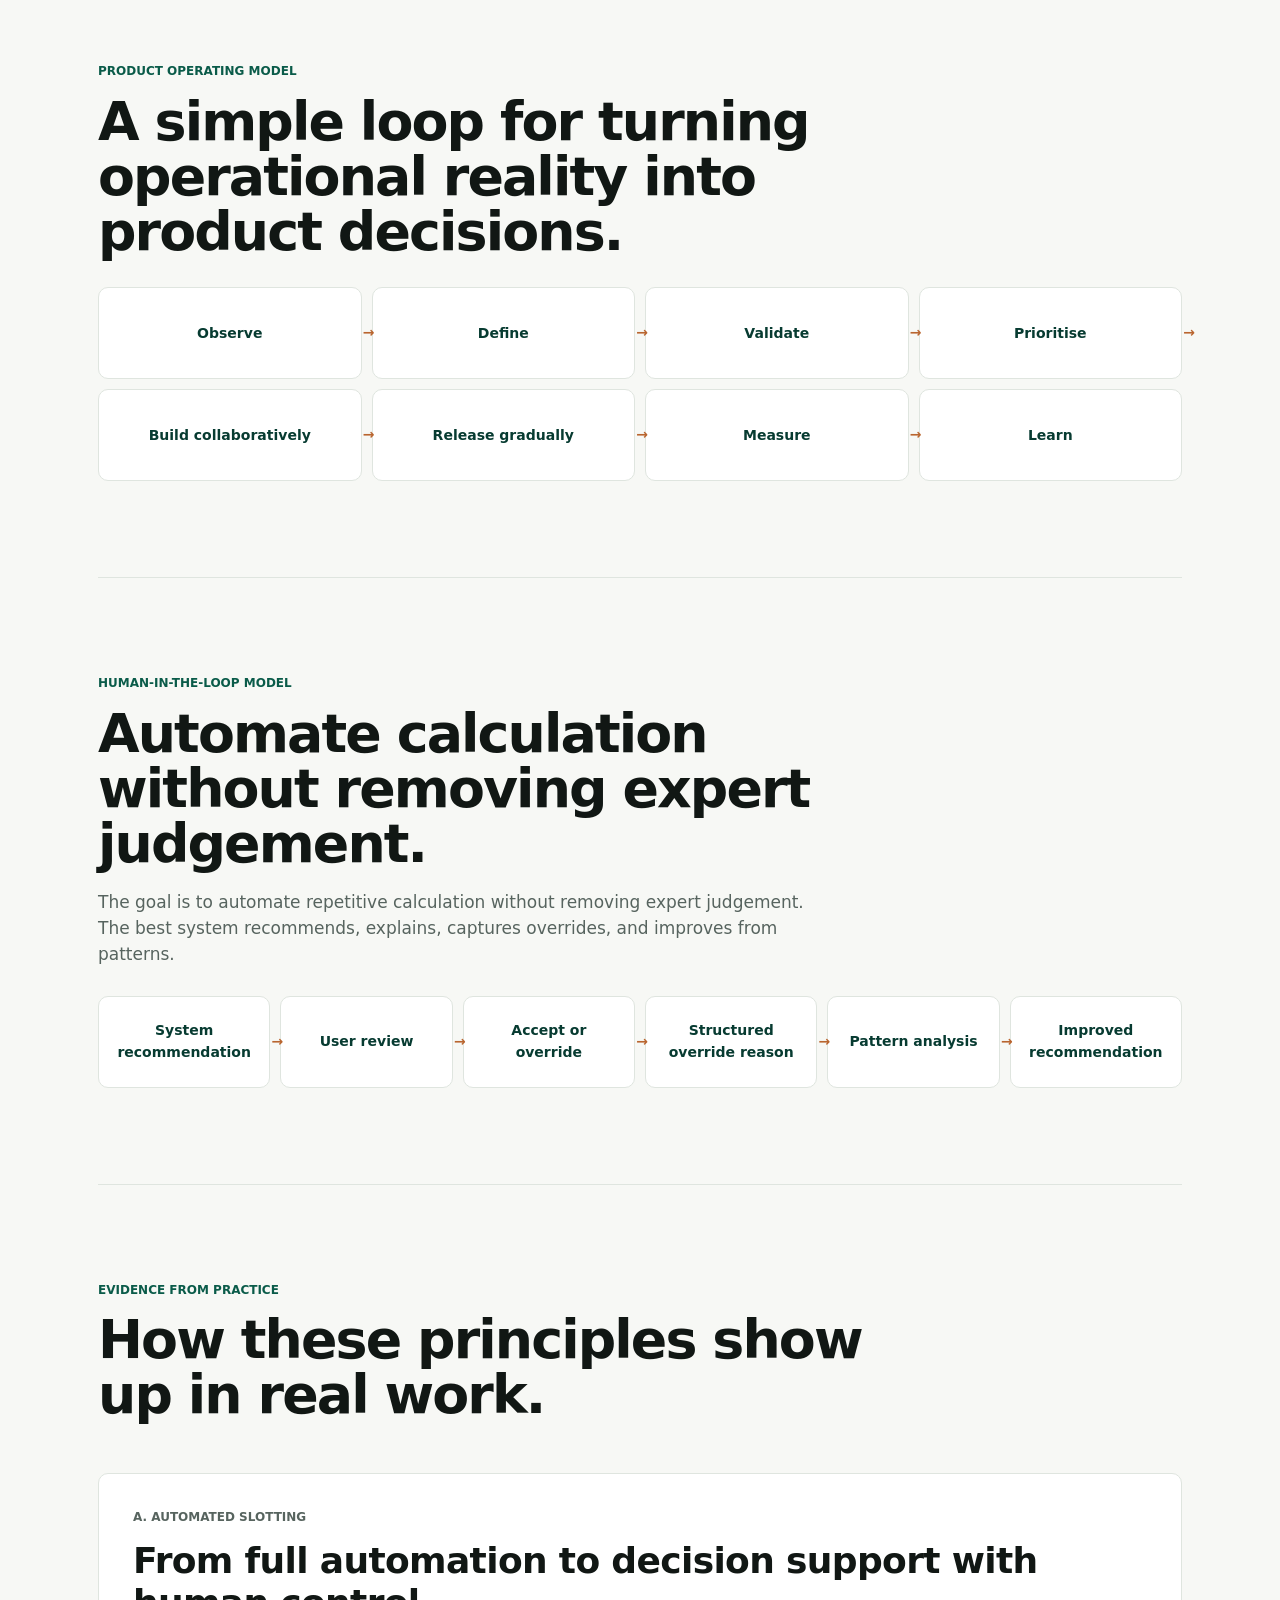
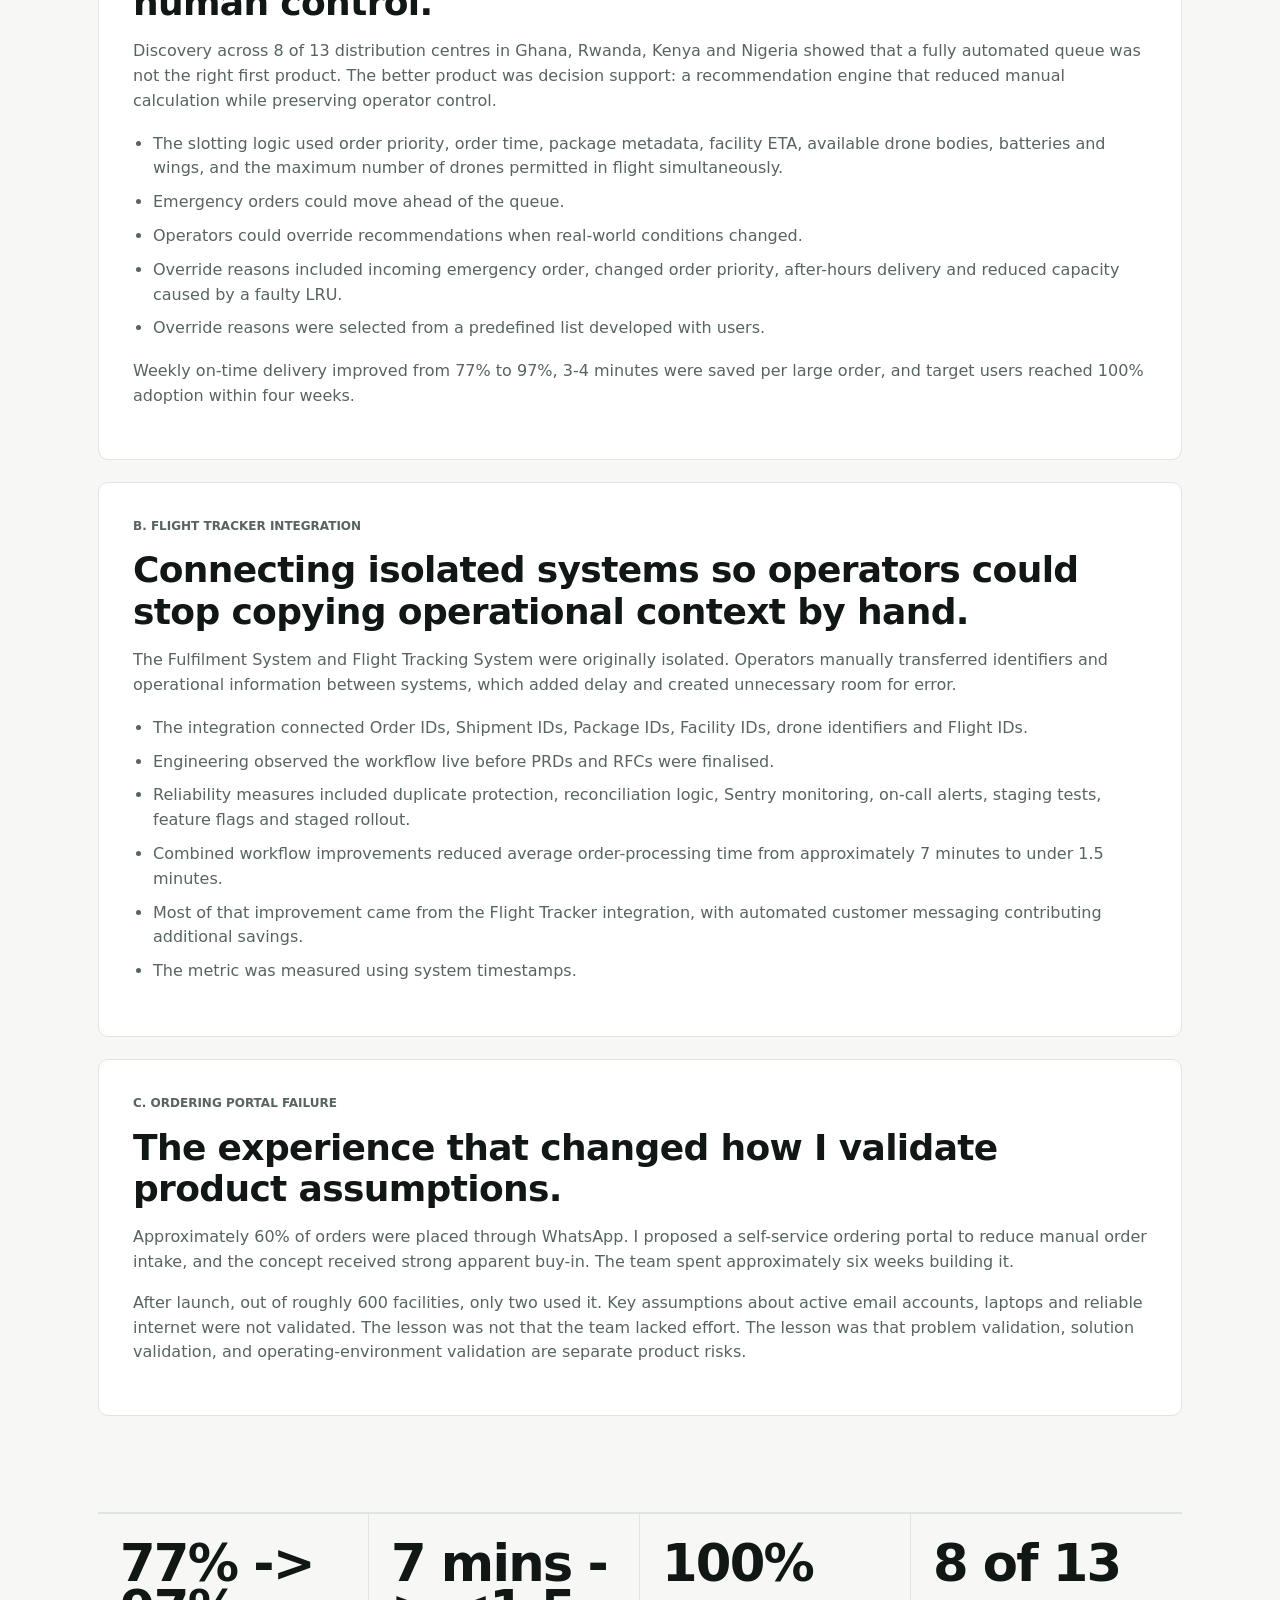
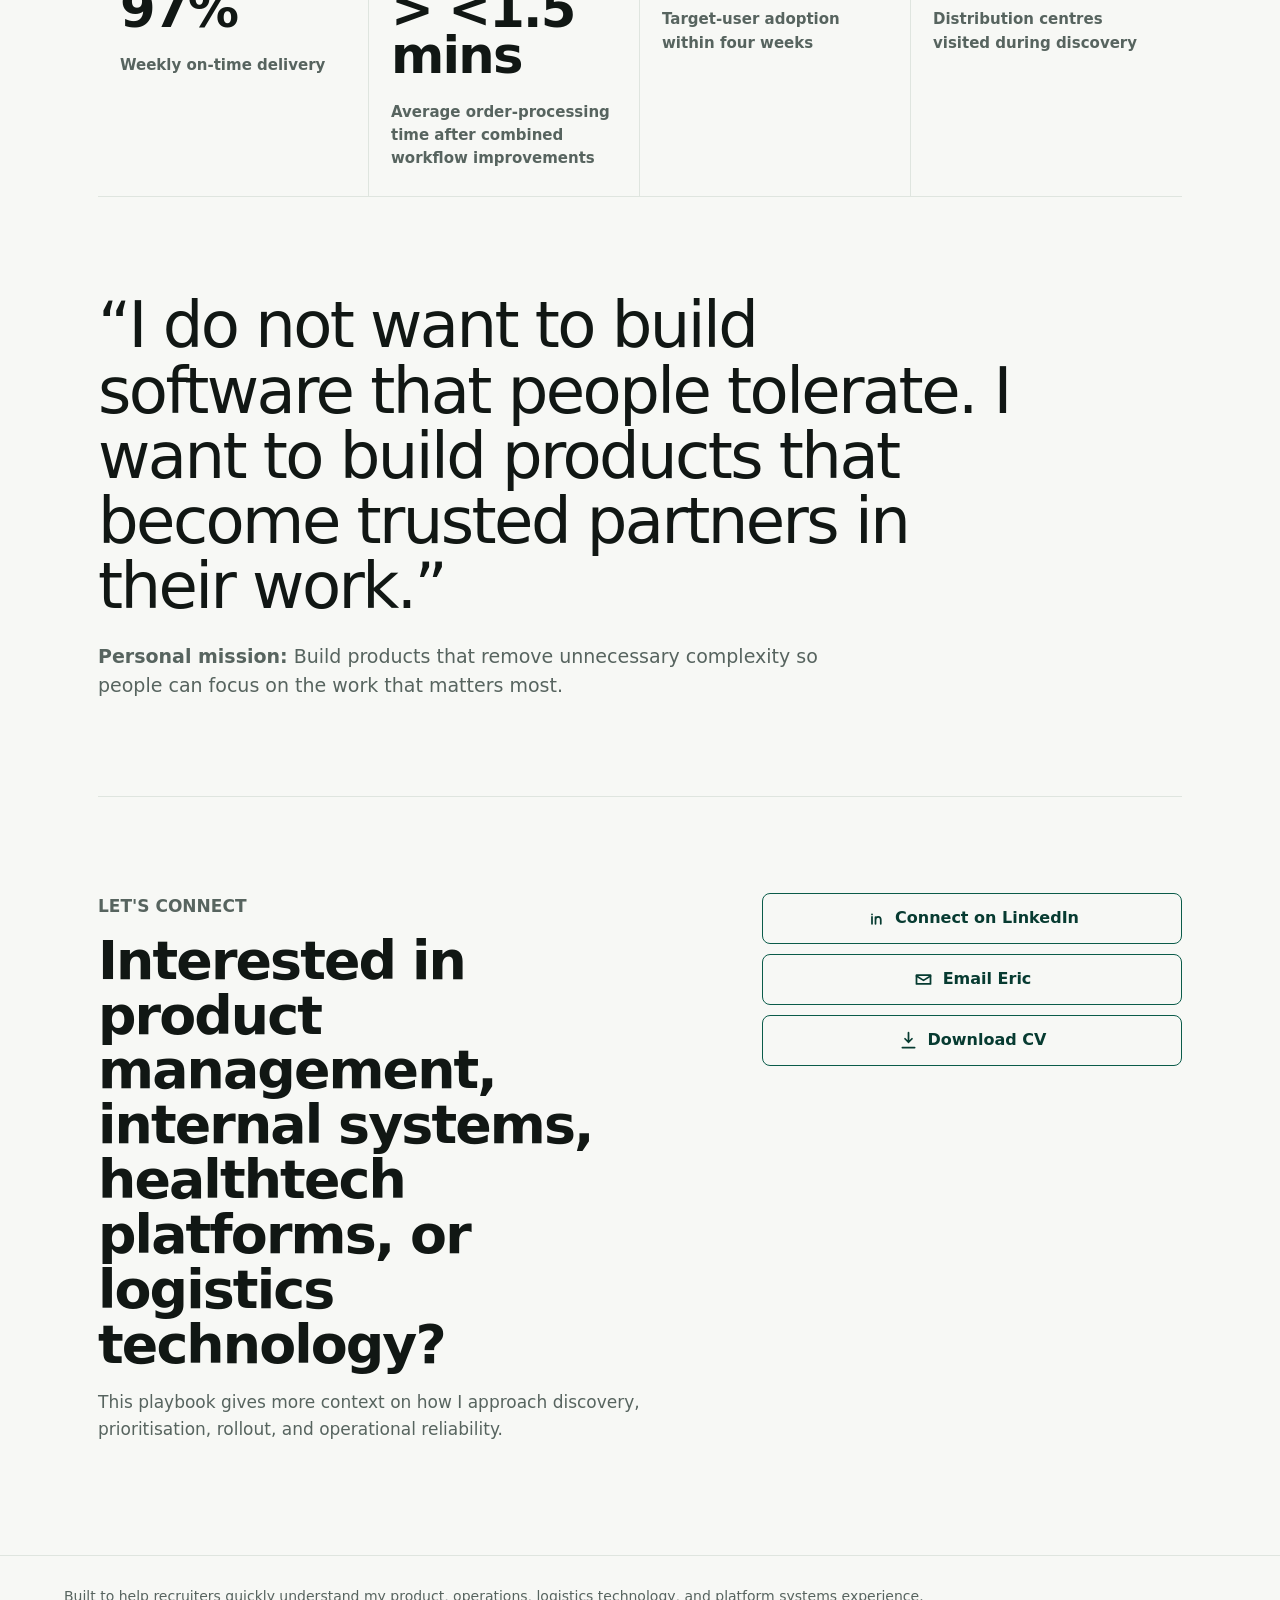
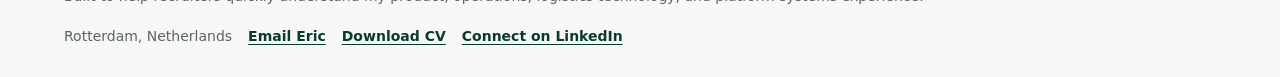
==== commit d4e6f8aa: "rename Career OS to Hired OS and feature BeltPath as personal project" ====
--- a/product_playbook.html
+++ b/product_playbook.html
@@ -23,7 +23,7 @@
       <a href="index.html#what-i-do">Work</a>
       <a href="index.html#case-studies">Case Studies</a>
       <a href="product_playbook.html" aria-current="page">Product Playbook</a>
-      <a href="index.html#career-os">Career OS</a>
+      <a href="index.html#career-os">Hired OS</a>
       <a href="index.html#contact">Contact</a>
     </nav>
   </header>
--- a/assets/styles.css
+++ b/assets/styles.css
@@ -9,6 +9,17 @@
   --warm: #b9652f;
   --soft-green: #e7f0ec;
   --shadow: 0 18px 44px rgba(17, 23, 20, 0.08);
+}
+
+/* Keep the new editorial case studies unframed and readable on narrow screens. */
+.new-case .case-body,
+.new-case .case-aside { border: 0; border-radius: 0; background: transparent; padding: 0; min-width: 0; }
+.new-case .case-aside { border-top: 1px solid var(--line); padding-top: 24px; }
+.new-case .case-hero h1 { font-size: 56px; letter-spacing: 0; overflow-wrap: break-word; }
+.new-case .case-body h2,
+.new-case .case-aside h2 { letter-spacing: 0; }
+@media (max-width: 700px) {
+  .new-case .case-hero h1 { font-size: 36px; }
 }
 
 * { box-sizing: border-box; }
